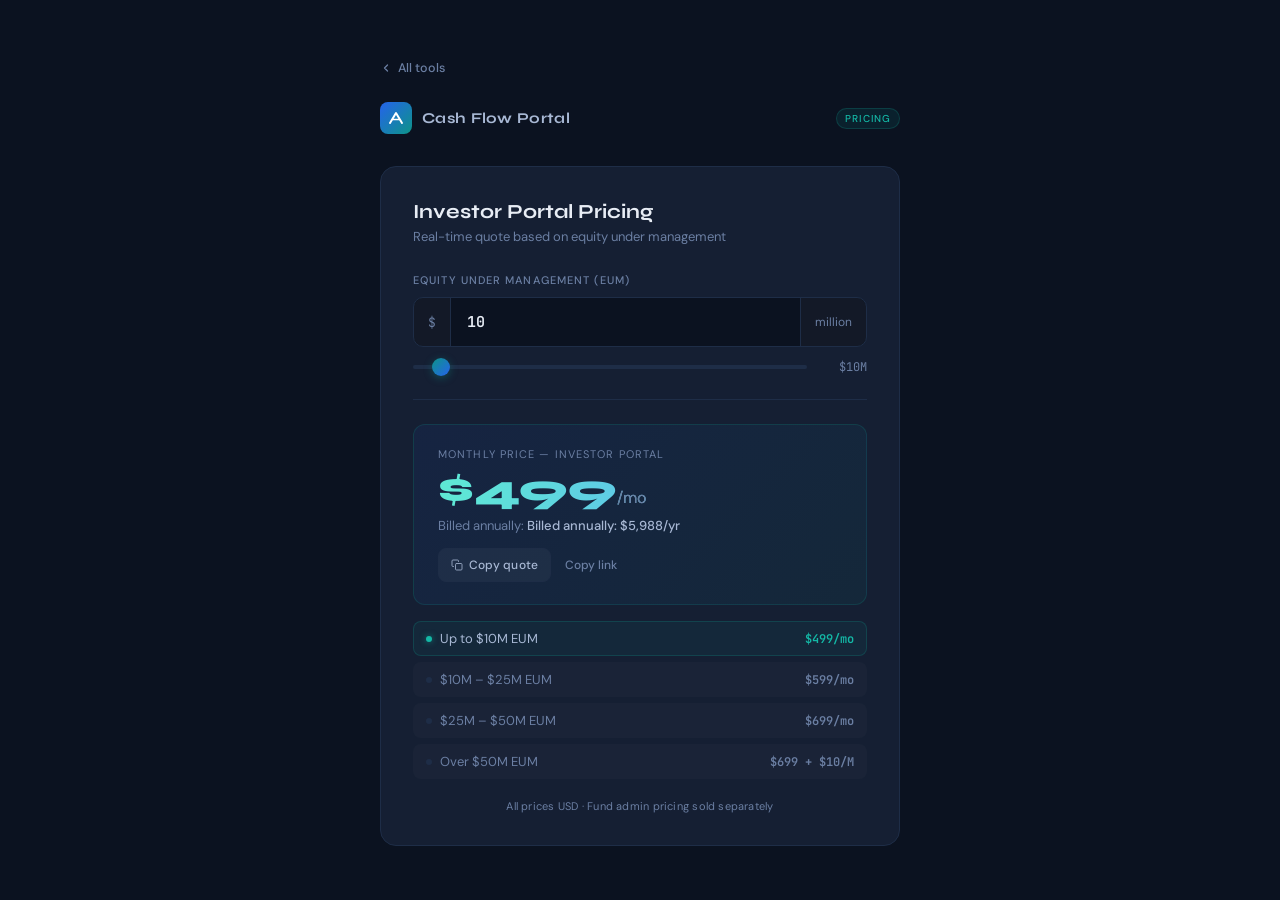
==== pricing.html @ aebb13c9 "Added launcher" ====
<!DOCTYPE html>
<html lang="en">
<head>
<meta charset="UTF-8">
<meta name="viewport" content="width=device-width, initial-scale=1.0">
<title>Investor Portal Pricing · Cash Flow Portal</title>
<meta name="description" content="Real-time pricing for Cash Flow Portal's Investor Portal based on equity under management.">
<link href="https://fonts.googleapis.com/css2?family=Syne:wght@400;600;700;800&family=JetBrains+Mono:wght@400;600&family=DM+Sans:wght@300;400;500&display=swap" rel="stylesheet">
<style>
  *, *::before, *::after { box-sizing: border-box; margin: 0; padding: 0; }

  :root {
    --navy: #0b1220;
    --navy-mid: #111b2e;
    --navy-card: #151f33;
    --navy-border: #1e2d47;
    --blue: #2563eb;
    --indigo: #4f46e5;
    --teal: #0d9488;
    --teal-light: #14b8a6;
    --text: #e8edf5;
    --muted: #6b7fa3;
    --soft: #a8b8d4;
  }

  body {
    background: var(--navy);
    color: var(--text);
    font-family: 'DM Sans', sans-serif;
    -webkit-font-smoothing: antialiased;
    min-height: 100vh;
    display: flex;
    align-items: center;
    justify-content: center;
    padding: 24px;
  }

  .wrap {
    width: 100%;
    max-width: 520px;
  }

  /* ---------- Top nav (back-link) ---------- */
  .topnav {
    display: flex;
    align-items: center;
    margin-bottom: 20px;
  }

  .back-link {
    display: inline-flex;
    align-items: center;
    gap: 6px;
    font-size: 12.5px;
    font-weight: 500;
    color: var(--muted);
    text-decoration: none;
    padding: 6px 10px 6px 6px;
    border-radius: 8px;
    margin-left: -6px;
    transition: color 0.15s, background 0.15s;
  }

  .back-link:hover {
    color: var(--soft);
    background: rgba(255,255,255,0.03);
  }

  .back-link svg { transition: transform 0.15s; }
  .back-link:hover svg { transform: translateX(-2px); }

  /* ---------- Brand row ---------- */
  .logo-row {
    display: flex;
    align-items: center;
    gap: 10px;
    margin-bottom: 32px;
  }

  .logo-mark {
    width: 32px;
    height: 32px;
    background: linear-gradient(135deg, var(--blue), var(--teal));
    border-radius: 8px;
    display: flex;
    align-items: center;
    justify-content: center;
  }

  .logo-mark svg { display: block; }

  .logo-text {
    font-family: 'Syne', sans-serif;
    font-weight: 700;
    font-size: 15px;
    letter-spacing: 0.02em;
    color: var(--soft);
  }

  .badge {
    margin-left: auto;
    font-size: 10px;
    font-weight: 500;
    letter-spacing: 0.08em;
    text-transform: uppercase;
    color: var(--teal-light);
    background: rgba(13,148,136,0.12);
    border: 1px solid rgba(13,148,136,0.25);
    padding: 3px 8px;
    border-radius: 20px;
  }

  .card {
    background: var(--navy-card);
    border: 1px solid var(--navy-border);
    border-radius: 16px;
    padding: 32px;
  }

  .card-title {
    font-family: 'Syne', sans-serif;
    font-size: 20px;
    font-weight: 700;
    color: var(--text);
    margin-bottom: 4px;
  }

  .card-sub {
    font-size: 13px;
    color: var(--muted);
    margin-bottom: 28px;
  }

  .input-group { margin-bottom: 24px; }

  .input-label {
    font-size: 11px;
    font-weight: 500;
    letter-spacing: 0.1em;
    text-transform: uppercase;
    color: var(--muted);
    margin-bottom: 10px;
    display: block;
  }

  .input-row {
    display: flex;
    gap: 0;
    background: var(--navy);
    border: 1px solid var(--navy-border);
    border-radius: 10px;
    overflow: hidden;
    transition: border-color 0.2s;
  }

  .input-row:focus-within {
    border-color: var(--teal);
    box-shadow: 0 0 0 3px rgba(13,148,136,0.12);
  }

  .input-prefix, .input-suffix {
    padding: 0 14px;
    background: rgba(255,255,255,0.03);
    display: flex;
    align-items: center;
    font-size: 12px;
    color: var(--muted);
    white-space: nowrap;
    user-select: none;
  }

  .input-prefix {
    border-right: 1px solid var(--navy-border);
    font-family: 'JetBrains Mono', monospace;
    font-size: 13px;
  }

  .input-suffix { border-left: 1px solid var(--navy-border); }

  input[type="number"] {
    width: 100%;
    background: transparent;
    border: none;
    outline: none;
    padding: 14px 16px;
    font-family: 'JetBrains Mono', monospace;
    font-size: 15px;
    font-weight: 600;
    color: var(--text);
    -moz-appearance: textfield;
  }

  input[type="number"]::-webkit-inner-spin-button,
  input[type="number"]::-webkit-outer-spin-button { -webkit-appearance: none; }

  .slider-row {
    margin-top: 12px;
    display: flex;
    align-items: center;
    gap: 10px;
  }

  input[type="range"] {
    -webkit-appearance: none;
    flex: 1;
    height: 4px;
    border-radius: 2px;
    background: var(--navy-border);
    outline: none;
    cursor: pointer;
  }

  input[type="range"]::-webkit-slider-thumb {
    -webkit-appearance: none;
    width: 18px;
    height: 18px;
    border-radius: 50%;
    background: linear-gradient(135deg, var(--teal), var(--blue));
    cursor: pointer;
    box-shadow: 0 2px 8px rgba(13,148,136,0.4);
    transition: transform 0.15s;
  }

  input[type="range"]::-webkit-slider-thumb:hover { transform: scale(1.2); }

  .slider-label {
    font-family: 'JetBrains Mono', monospace;
    font-size: 12px;
    color: var(--muted);
    min-width: 50px;
    text-align: right;
  }

  .divider {
    height: 1px;
    background: var(--navy-border);
    margin: 24px 0;
  }

  .result-block {
    background: linear-gradient(135deg, rgba(37,99,235,0.08), rgba(13,148,136,0.08));
    border: 1px solid rgba(13,148,136,0.2);
    border-radius: 12px;
    padding: 22px 24px;
    margin-bottom: 16px;
    position: relative;
  }

  .result-label {
    font-size: 11px;
    letter-spacing: 0.1em;
    text-transform: uppercase;
    color: var(--muted);
    margin-bottom: 8px;
  }

  .result-price {
    font-family: 'Syne', sans-serif;
    font-size: 42px;
    font-weight: 800;
    background: linear-gradient(90deg, #5eead4, #60a5fa);
    -webkit-background-clip: text;
    -webkit-text-fill-color: transparent;
    background-clip: text;
    line-height: 1;
    transition: all 0.2s;
  }

  .result-mo {
    font-family: 'DM Sans', sans-serif;
    font-size: 16px;
    font-weight: 400;
    color: var(--muted);
    -webkit-text-fill-color: var(--muted);
  }

  .result-annual {
    margin-top: 6px;
    font-size: 13px;
    color: var(--muted);
  }

  .result-annual span {
    color: var(--soft);
    font-weight: 500;
  }

  .copy-row {
    margin-top: 14px;
    display: flex;
    align-items: center;
    gap: 10px;
    flex-wrap: wrap;
  }

  .copy-btn {
    font-family: 'DM Sans', sans-serif;
    font-size: 12px;
    font-weight: 500;
    letter-spacing: 0.02em;
    color: var(--soft);
    background: rgba(255,255,255,0.04);
    border: 1px solid var(--navy-border);
    border-radius: 8px;
    padding: 8px 12px;
    cursor: pointer;
    transition: all 0.15s;
    display: inline-flex;
    align-items: center;
    gap: 6px;
    user-select: none;
  }

  .copy-btn:hover {
    background: rgba(13,148,136,0.10);
    border-color: rgba(13,148,136,0.35);
    color: var(--text);
  }

  .copy-btn:active { transform: translateY(1px); }

  .copy-btn.copied {
    background: rgba(13,148,136,0.15);
    border-color: var(--teal);
    color: var(--teal-light);
  }

  .copy-btn svg { display: block; opacity: 0.8; }

  .share-btn {
    font-family: 'DM Sans', sans-serif;
    font-size: 12px;
    font-weight: 500;
    color: var(--muted);
    background: transparent;
    border: none;
    cursor: pointer;
    padding: 8px 4px;
    transition: color 0.15s;
    user-select: none;
  }

  .share-btn:hover { color: var(--soft); }
  .share-btn.copied { color: var(--teal-light); }

  .tier-row {
    display: flex;
    flex-direction: column;
    gap: 6px;
  }

  .tier {
    display: flex;
    align-items: center;
    justify-content: space-between;
    padding: 8px 12px;
    border-radius: 8px;
    background: rgba(255,255,255,0.02);
    border: 1px solid transparent;
    transition: all 0.2s;
    font-size: 13px;
    gap: 8px;
  }

  .tier.active {
    background: rgba(13,148,136,0.08);
    border-color: rgba(13,148,136,0.25);
  }

  .tier-name {
    color: var(--muted);
    display: flex;
    align-items: center;
    gap: 8px;
  }

  .tier-dot {
    width: 6px;
    height: 6px;
    border-radius: 50%;
    background: var(--navy-border);
    transition: background 0.2s;
    flex-shrink: 0;
  }

  .tier.active .tier-dot {
    background: var(--teal-light);
    box-shadow: 0 0 6px rgba(20,184,166,0.6);
  }

  .tier.active .tier-name { color: var(--soft); }

  .tier-price {
    font-family: 'JetBrains Mono', monospace;
    font-size: 12px;
    color: var(--muted);
    font-weight: 600;
    text-align: right;
    white-space: nowrap;
  }

  .tier.active .tier-price { color: var(--teal-light); }

  .footnote {
    margin-top: 20px;
    font-size: 11px;
    color: var(--muted);
    text-align: center;
    letter-spacing: 0.02em;
  }

  /* ---------- Responsive ---------- */
  @media (max-width: 520px) {
    body { padding: 16px; }
    .card { padding: 24px 20px; }
    .result-price { font-size: 36px; }
    .logo-row { margin-bottom: 24px; }
  }
</style>
</head>
<body>
<div class="wrap">

  <nav class="topnav">
    <a class="back-link" href="./" aria-label="Back to all CFP Tools">
      <svg width="12" height="12" viewBox="0 0 24 24" fill="none" stroke="currentColor" stroke-width="2.5" stroke-linecap="round" stroke-linejoin="round" aria-hidden="true">
        <polyline points="15 18 9 12 15 6"></polyline>
      </svg>
      All tools
    </a>
  </nav>

  <div class="logo-row">
    <div class="logo-mark">
      <svg width="18" height="18" viewBox="0 0 18 18" fill="none">
        <path d="M3 14L9 4L15 14" stroke="white" stroke-width="2" stroke-linecap="round" stroke-linejoin="round"/>
        <path d="M5.5 10.5H12.5" stroke="white" stroke-width="1.5" stroke-linecap="round"/>
      </svg>
    </div>
    <span class="logo-text">Cash Flow Portal</span>
    <span class="badge">Pricing</span>
  </div>

  <div class="card">
    <div class="card-title">Investor Portal Pricing</div>
    <div class="card-sub">Real-time quote based on equity under management</div>

    <div class="input-group">
      <label class="input-label" for="eum-input">Equity Under Management (EUM)</label>
      <div class="input-row">
        <span class="input-prefix">$</span>
        <input type="number" id="eum-input" value="10" min="0" max="500" step="1" placeholder="0" oninput="cfpOnInput(this.value)" onchange="cfpOnInput(this.value)" />
        <span class="input-suffix">million</span>
      </div>
      <div class="slider-row">
        <input type="range" id="eum-slider" min="0" max="200" step="1" value="10" oninput="cfpOnSlider(this.value)" onchange="cfpOnSlider(this.value)" onmousemove="cfpOnSlider(this.value)" ontouchmove="cfpOnSlider(this.value)" aria-label="EUM slider" />
        <span class="slider-label" id="slider-display">$10M</span>
      </div>
    </div>

    <div class="divider"></div>

    <div class="result-block">
      <div class="result-label">Monthly Price — Investor Portal</div>
      <div class="result-price" id="result-price">$499<span class="result-mo">/mo</span></div>
      <div class="result-annual">Billed annually: <span id="result-annual">$5,988/yr</span></div>
      <div class="copy-row">
        <button type="button" class="copy-btn" id="copy-btn" onclick="cfpCopyQuote()" aria-label="Copy quote to clipboard">
          <svg width="12" height="12" viewBox="0 0 24 24" fill="none" stroke="currentColor" stroke-width="2" stroke-linecap="round" stroke-linejoin="round" aria-hidden="true"><rect x="9" y="9" width="13" height="13" rx="2" ry="2"></rect><path d="M5 15H4a2 2 0 0 1-2-2V4a2 2 0 0 1 2-2h9a2 2 0 0 1 2 2v1"></path></svg>
          <span id="copy-btn-label">Copy quote</span>
        </button>
        <button type="button" class="share-btn" id="share-btn" onclick="cfpCopyLink()" aria-label="Copy shareable link">
          <span id="share-btn-label">Copy link</span>
        </button>
      </div>
    </div>

    <div class="tier-row">
      <div class="tier active" id="tier-1">
        <span class="tier-name"><span class="tier-dot"></span>Up to $10M EUM</span>
        <span class="tier-price">$499/mo</span>
      </div>
      <div class="tier" id="tier-2">
        <span class="tier-name"><span class="tier-dot"></span>$10M – $25M EUM</span>
        <span class="tier-price">$599/mo</span>
      </div>
      <div class="tier" id="tier-3">
        <span class="tier-name"><span class="tier-dot"></span>$25M – $50M EUM</span>
        <span class="tier-price">$699/mo</span>
      </div>
      <div class="tier" id="tier-4">
        <span class="tier-name"><span class="tier-dot"></span>Over $50M EUM</span>
        <span class="tier-price" id="tier-4-price">$699 + $10/M</span>
      </div>
    </div>

    <div class="footnote">All prices USD · Fund admin pricing sold separately</div>
  </div>
</div>

<script>
  // Global functions - defined on window so inline handlers always find them
  // even when CRM injects HTML via innerHTML and strips addEventListener bindings

  window.cfpCalcPrice = function(eum) {
    if (eum <= 10) return 499;
    if (eum <= 25) return 599;
    if (eum <= 50) return 699;
    return 699 + Math.ceil(eum - 50) * 10;
  };

  window.cfpFmt = function(n) {
    return n.toLocaleString('en-US', { style: 'currency', currency: 'USD', maximumFractionDigits: 0 });
  };

  window.cfpCurrentEum = 10;

  window.cfpUpdate = function(eum) {
    eum = parseFloat(eum) || 0;
    window.cfpCurrentEum = eum;
    var price = window.cfpCalcPrice(eum);
    var annual = price * 12;
    var active = eum <= 10 ? 0 : eum <= 25 ? 1 : eum <= 50 ? 2 : 3;

    var rp = document.getElementById('result-price');
    var ra = document.getElementById('result-annual');
    var sd = document.getElementById('slider-display');
    var t4 = document.getElementById('tier-4-price');

    if (rp) rp.innerHTML = window.cfpFmt(price) + '<span class="result-mo">/mo</span>';
    if (ra) ra.innerHTML = 'Billed annually: <span>' + window.cfpFmt(annual) + '/yr</span>';
    if (sd) sd.textContent = '$' + eum + 'M';

    [1,2,3,4].forEach(function(i) {
      var t = document.getElementById('tier-' + i);
      if (t) t.classList.toggle('active', i - 1 === active);
    });

    if (t4) {
      t4.textContent = eum > 50
        ? '$699 + $' + (Math.ceil(eum - 50) * 10) + '/mo'
        : '$699 + $10/M';
    }

    try {
      if (window.history && window.history.replaceState && window.location) {
        window.history.replaceState(null, '', '#eum=' + eum);
      }
    } catch (e) { /* no-op */ }
  };

  window.cfpOnSlider = function(val) {
    var v = parseFloat(val) || 0;
    var inp = document.getElementById('eum-input');
    if (inp) inp.value = v;
    window.cfpUpdate(v);
  };

  window.cfpOnInput = function(val) {
    var v = Math.max(0, parseFloat(val) || 0);
    var slider = document.getElementById('eum-slider');
    if (slider) slider.value = Math.min(v, 200);
    window.cfpUpdate(v);
  };

  window.cfpQuoteText = function() {
    var eum = window.cfpCurrentEum || 0;
    var price = window.cfpCalcPrice(eum);
    var annual = price * 12;
    return 'Investor Portal: ' + window.cfpFmt(price) + '/mo ('
      + window.cfpFmt(annual) + '/yr) at $' + eum + 'M EUM';
  };

  window.cfpCopyText = function(text) {
    try {
      if (navigator.clipboard && navigator.clipboard.writeText) {
        return navigator.clipboard.writeText(text).then(function() { return true; }).catch(function() {
          return window.cfpCopyFallback(text);
        });
      }
    } catch (e) { /* fall through */ }
    return Promise.resolve(window.cfpCopyFallback(text));
  };

  window.cfpCopyFallback = function(text) {
    try {
      var ta = document.createElement('textarea');
      ta.value = text;
      ta.setAttribute('readonly', '');
      ta.style.position = 'absolute';
      ta.style.left = '-9999px';
      document.body.appendChild(ta);
      ta.select();
      var ok = document.execCommand('copy');
      document.body.removeChild(ta);
      return ok;
    } catch (e) { return false; }
  };

  window.cfpFlashButton = function(id, labelId, okText, origText) {
    var btn = document.getElementById(id);
    var lbl = document.getElementById(labelId);
    if (!btn || !lbl) return;
    btn.classList.add('copied');
    lbl.textContent = okText;
    setTimeout(function() {
      btn.classList.remove('copied');
      lbl.textContent = origText;
    }, 1400);
  };

  window.cfpCopyQuote = function() {
    var text = window.cfpQuoteText();
    Promise.resolve(window.cfpCopyText(text)).then(function(ok) {
      window.cfpFlashButton('copy-btn', 'copy-btn-label', ok ? 'Copied' : 'Copy failed', 'Copy quote');
    });
  };

  window.cfpCopyLink = function() {
    var href = (window.location && window.location.href) || '';
    if (href.indexOf('#') >= 0) href = href.split('#')[0];
    href = href + '#eum=' + (window.cfpCurrentEum || 0);
    Promise.resolve(window.cfpCopyText(href)).then(function(ok) {
      window.cfpFlashButton('share-btn', 'share-btn-label', ok ? 'Link copied' : 'Copy failed', 'Copy link');
    });
  };

  window.cfpReadHash = function() {
    try {
      var h = (window.location && window.location.hash) || '';
      var m = h.match(/eum=([0-9]+(?:\.[0-9]+)?)/i);
      if (m) {
        var v = parseFloat(m[1]);
        if (isFinite(v) && v >= 0) return v;
      }
    } catch (e) { /* no-op */ }
    return null;
  };

  function cfpBind() {
    var inp = document.getElementById('eum-input');
    var slider = document.getElementById('eum-slider');
    var copyBtn = document.getElementById('copy-btn');
    var shareBtn = document.getElementById('share-btn');

    if (inp) {
      inp.addEventListener('input', function() { window.cfpOnInput(this.value); });
      inp.addEventListener('change', function() { window.cfpOnInput(this.value); });
    }
    if (slider) {
      ['input','change','mousemove','touchmove'].forEach(function(ev) {
        slider.addEventListener(ev, function() { window.cfpOnSlider(this.value); });
      });
    }
    if (copyBtn) copyBtn.addEventListener('click', function() { window.cfpCopyQuote(); });
    if (shareBtn) shareBtn.addEventListener('click', function() { window.cfpCopyLink(); });

    var initial = window.cfpReadHash();
    if (initial !== null) {
      if (inp) inp.value = initial;
      if (slider) slider.value = Math.min(initial, 200);
      window.cfpUpdate(initial);
    } else {
      window.cfpUpdate(10);
    }
  }

  if (document.readyState === 'loading') {
    document.addEventListener('DOMContentLoaded', cfpBind);
  } else {
    cfpBind();
  }
</script>
</body>
</html>
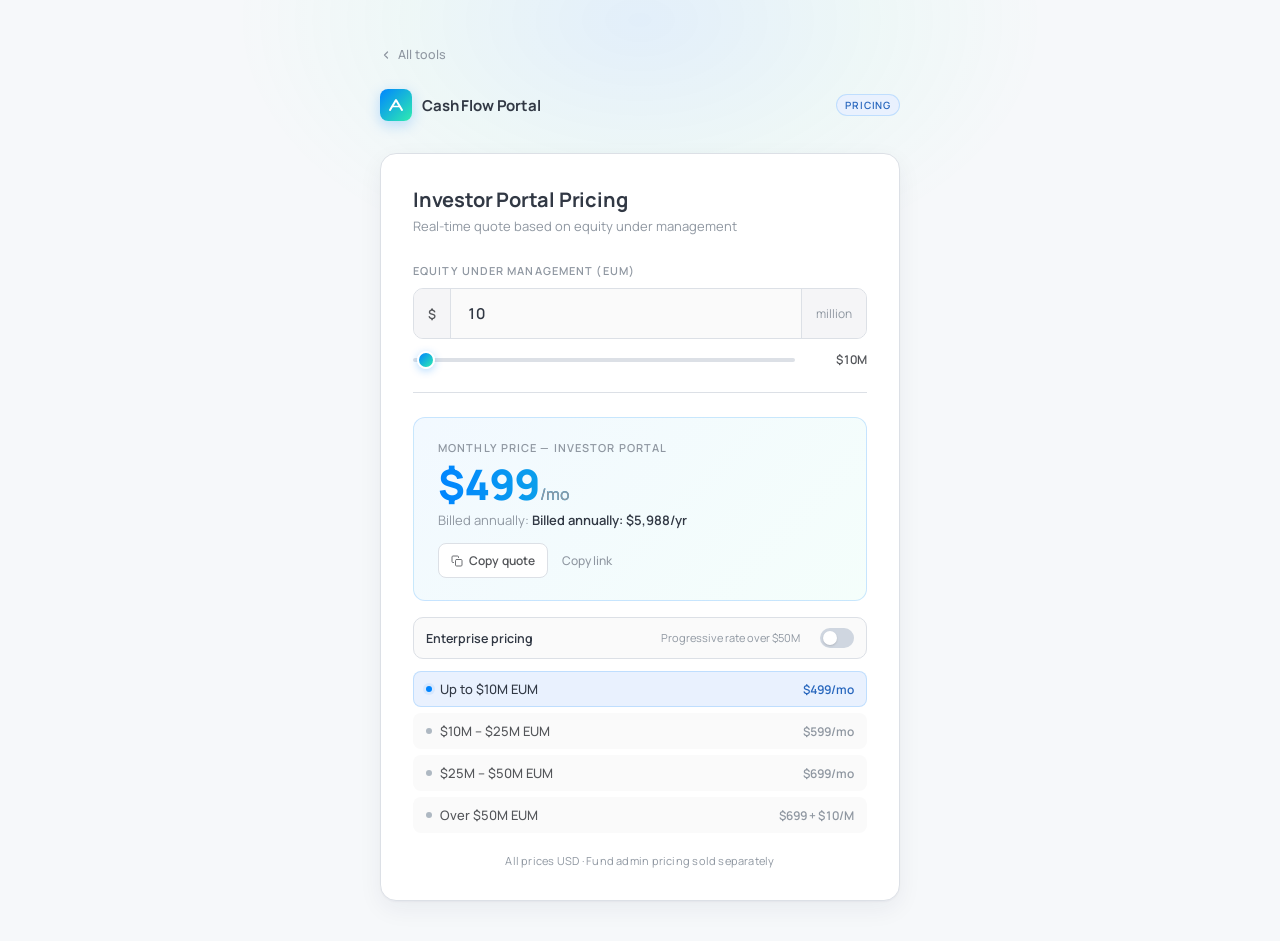
==== commit 774edbd6: "Made it better" ====
--- a/pricing.html
+++ b/pricing.html
@@ -5,37 +5,83 @@
 <meta name="viewport" content="width=device-width, initial-scale=1.0">
 <title>Investor Portal Pricing · Cash Flow Portal</title>
 <meta name="description" content="Real-time pricing for Cash Flow Portal's Investor Portal based on equity under management.">
-<link href="https://fonts.googleapis.com/css2?family=Syne:wght@400;600;700;800&family=JetBrains+Mono:wght@400;600&family=DM+Sans:wght@300;400;500&display=swap" rel="stylesheet">
+<link rel="preconnect" href="https://fonts.googleapis.com">
+<link rel="preconnect" href="https://fonts.gstatic.com" crossorigin>
+<link href="https://fonts.googleapis.com/css2?family=Manrope:wght@300;400;500;600;700;800&display=swap" rel="stylesheet">
 <style>
   *, *::before, *::after { box-sizing: border-box; margin: 0; padding: 0; }
 
   :root {
-    --navy: #0b1220;
-    --navy-mid: #111b2e;
-    --navy-card: #151f33;
-    --navy-border: #1e2d47;
-    --blue: #2563eb;
-    --indigo: #4f46e5;
-    --teal: #0d9488;
-    --teal-light: #14b8a6;
-    --text: #e8edf5;
-    --muted: #6b7fa3;
-    --soft: #a8b8d4;
-  }
+    /* Surfaces */
+    --bg:           #f6f8fa;   /* page background (whitesmoke-900) */
+    --bg-soft:      #eceef8;   /* ghostwhite — subtle ambient tint */
+    --card:         #ffffff;
+    --surface:      #fafafa;   /* input fills */
+    --surface-2:    #f5f5f7;
+
+    /* Lines */
+    --border:       #dce0e6;   /* gainsboro-200 */
+    --border-soft:  #e5e5e5;
+    --border-focus: #a0c0fb;   /* lightskyblue-100 */
+
+    /* Text */
+    --text:         #313844;   /* darkslategray — primary */
+    --text-2:       #54565a;   /* dimgray-300 */
+    --muted:        #8f97a1;   /* lightslategray */
+    --muted-soft:   #aeb8c2;   /* silver-200 */
+
+    /* Brand — from logo */
+    --blue:         #0085ff;   /* dodgerblue */
+    --blue-deep:    #2766bd;   /* cornflowerblue (hover) */
+    --blue-soft:    #e9f1fe;   /* aliceblue-200 */
+    --blue-tint:    rgba(0,133,255,0.08);
+    --blue-ring:    rgba(0,133,255,0.18);
+    --aqua:         #2fecaf;   /* aquamarine */
+    --aqua-soft:    #e8f8f1;   /* mintcream-200 */
+
+    /* Accent combos */
+    --grad:         linear-gradient(135deg, #0085ff 0%, #2fecaf 100%);
+    --grad-text:    linear-gradient(90deg, #0085ff 0%, #2fecaf 100%);
+
+    /* Shadow */
+    --shadow-sm:    0 1px 2px rgba(20, 35, 65, 0.04);
+    --shadow-md:    0 1px 2px rgba(20, 35, 65, 0.04), 0 8px 24px rgba(20, 35, 65, 0.06);
+  }
+
+  html, body { min-height: 100%; }
 
   body {
-    background: var(--navy);
+    background: var(--bg);
     color: var(--text);
-    font-family: 'DM Sans', sans-serif;
+    font-family: 'Manrope', -apple-system, BlinkMacSystemFont, 'Segoe UI', sans-serif;
+    font-feature-settings: 'ss01', 'cv11';
     -webkit-font-smoothing: antialiased;
     min-height: 100vh;
     display: flex;
     align-items: center;
     justify-content: center;
-    padding: 24px;
+    padding: 40px 24px;
+    position: relative;
+    overflow-x: hidden;
+  }
+
+  /* Soft ambient glow behind the card */
+  body::before {
+    content: '';
+    position: fixed;
+    top: -240px;
+    left: 50%;
+    transform: translateX(-50%);
+    width: 820px;
+    height: 520px;
+    background: radial-gradient(ellipse at center, rgba(0,133,255,0.08) 0%, rgba(47,236,175,0.04) 40%, transparent 70%);
+    pointer-events: none;
+    z-index: 0;
   }
 
   .wrap {
+    position: relative;
+    z-index: 1;
     width: 100%;
     max-width: 520px;
   }
@@ -62,8 +108,8 @@
   }
 
   .back-link:hover {
-    color: var(--soft);
-    background: rgba(255,255,255,0.03);
+    color: var(--blue-deep);
+    background: var(--blue-soft);
   }
 
   .back-link svg { transition: transform 0.15s; }
@@ -80,47 +126,50 @@
   .logo-mark {
     width: 32px;
     height: 32px;
-    background: linear-gradient(135deg, var(--blue), var(--teal));
+    background: var(--grad);
     border-radius: 8px;
     display: flex;
     align-items: center;
     justify-content: center;
+    box-shadow: 0 4px 14px rgba(0,133,255,0.25);
   }
 
   .logo-mark svg { display: block; }
 
   .logo-text {
-    font-family: 'Syne', sans-serif;
+    font-family: 'Manrope', sans-serif;
     font-weight: 700;
     font-size: 15px;
-    letter-spacing: 0.02em;
-    color: var(--soft);
+    letter-spacing: -0.01em;
+    color: var(--text);
   }
 
   .badge {
     margin-left: auto;
     font-size: 10px;
-    font-weight: 500;
+    font-weight: 600;
     letter-spacing: 0.08em;
     text-transform: uppercase;
-    color: var(--teal-light);
-    background: rgba(13,148,136,0.12);
-    border: 1px solid rgba(13,148,136,0.25);
+    color: var(--blue-deep);
+    background: var(--blue-soft);
+    border: 1px solid var(--blue-ring);
     padding: 3px 8px;
     border-radius: 20px;
   }
 
   .card {
-    background: var(--navy-card);
-    border: 1px solid var(--navy-border);
+    background: var(--card);
+    border: 1px solid var(--border);
     border-radius: 16px;
     padding: 32px;
+    box-shadow: var(--shadow-md);
   }
 
   .card-title {
-    font-family: 'Syne', sans-serif;
+    font-family: 'Manrope', sans-serif;
     font-size: 20px;
     font-weight: 700;
+    letter-spacing: -0.01em;
     color: var(--text);
     margin-bottom: 4px;
   }
@@ -135,7 +184,7 @@
 
   .input-label {
     font-size: 11px;
-    font-weight: 500;
+    font-weight: 600;
     letter-spacing: 0.1em;
     text-transform: uppercase;
     color: var(--muted);
@@ -146,21 +195,21 @@
   .input-row {
     display: flex;
     gap: 0;
-    background: var(--navy);
-    border: 1px solid var(--navy-border);
+    background: var(--surface);
+    border: 1px solid var(--border);
     border-radius: 10px;
     overflow: hidden;
-    transition: border-color 0.2s;
+    transition: border-color 0.15s, box-shadow 0.15s;
   }
 
   .input-row:focus-within {
-    border-color: var(--teal);
-    box-shadow: 0 0 0 3px rgba(13,148,136,0.12);
+    border-color: var(--blue);
+    box-shadow: 0 0 0 3px var(--blue-tint);
   }
 
   .input-prefix, .input-suffix {
     padding: 0 14px;
-    background: rgba(255,255,255,0.03);
+    background: var(--surface-2);
     display: flex;
     align-items: center;
     font-size: 12px;
@@ -170,12 +219,13 @@
   }
 
   .input-prefix {
-    border-right: 1px solid var(--navy-border);
-    font-family: 'JetBrains Mono', monospace;
+    border-right: 1px solid var(--border);
     font-size: 13px;
-  }
-
-  .input-suffix { border-left: 1px solid var(--navy-border); }
+    font-weight: 600;
+    color: var(--text-2);
+  }
+
+  .input-suffix { border-left: 1px solid var(--border); }
 
   input[type="number"] {
     width: 100%;
@@ -183,7 +233,9 @@
     border: none;
     outline: none;
     padding: 14px 16px;
-    font-family: 'JetBrains Mono', monospace;
+    font-family: 'Manrope', sans-serif;
+    font-feature-settings: 'tnum';
+    font-variant-numeric: tabular-nums;
     font-size: 15px;
     font-weight: 600;
     color: var(--text);
@@ -197,7 +249,7 @@
     margin-top: 12px;
     display: flex;
     align-items: center;
-    gap: 10px;
+    gap: 12px;
   }
 
   input[type="range"] {
@@ -205,7 +257,7 @@
     flex: 1;
     height: 4px;
     border-radius: 2px;
-    background: var(--navy-border);
+    background: var(--border);
     outline: none;
     cursor: pointer;
   }
@@ -215,31 +267,44 @@
     width: 18px;
     height: 18px;
     border-radius: 50%;
-    background: linear-gradient(135deg, var(--teal), var(--blue));
+    background: var(--grad);
     cursor: pointer;
-    box-shadow: 0 2px 8px rgba(13,148,136,0.4);
+    border: 2px solid #ffffff;
+    box-shadow: 0 2px 8px rgba(0,133,255,0.3);
     transition: transform 0.15s;
   }
 
-  input[type="range"]::-webkit-slider-thumb:hover { transform: scale(1.2); }
+  input[type="range"]::-moz-range-thumb {
+    width: 16px;
+    height: 16px;
+    border-radius: 50%;
+    background: var(--blue);
+    cursor: pointer;
+    border: 2px solid #ffffff;
+    box-shadow: 0 2px 8px rgba(0,133,255,0.3);
+  }
+
+  input[type="range"]::-webkit-slider-thumb:hover { transform: scale(1.15); }
 
   .slider-label {
-    font-family: 'JetBrains Mono', monospace;
+    font-family: 'Manrope', sans-serif;
+    font-variant-numeric: tabular-nums;
+    font-weight: 600;
     font-size: 12px;
-    color: var(--muted);
-    min-width: 50px;
+    color: var(--text-2);
+    min-width: 60px;
     text-align: right;
   }
 
   .divider {
     height: 1px;
-    background: var(--navy-border);
+    background: var(--border);
     margin: 24px 0;
   }
 
   .result-block {
-    background: linear-gradient(135deg, rgba(37,99,235,0.08), rgba(13,148,136,0.08));
-    border: 1px solid rgba(13,148,136,0.2);
+    background: linear-gradient(135deg, rgba(0,133,255,0.05) 0%, rgba(47,236,175,0.05) 100%);
+    border: 1px solid var(--blue-ring);
     border-radius: 12px;
     padding: 22px 24px;
     margin-bottom: 16px;
@@ -248,6 +313,7 @@
 
   .result-label {
     font-size: 11px;
+    font-weight: 600;
     letter-spacing: 0.1em;
     text-transform: uppercase;
     color: var(--muted);
@@ -255,10 +321,12 @@
   }
 
   .result-price {
-    font-family: 'Syne', sans-serif;
+    font-family: 'Manrope', sans-serif;
+    font-variant-numeric: tabular-nums;
     font-size: 42px;
     font-weight: 800;
-    background: linear-gradient(90deg, #5eead4, #60a5fa);
+    letter-spacing: -0.02em;
+    background: var(--grad-text);
     -webkit-background-clip: text;
     -webkit-text-fill-color: transparent;
     background-clip: text;
@@ -267,11 +335,12 @@
   }
 
   .result-mo {
-    font-family: 'DM Sans', sans-serif;
+    font-family: 'Manrope', sans-serif;
     font-size: 16px;
-    font-weight: 400;
+    font-weight: 500;
     color: var(--muted);
     -webkit-text-fill-color: var(--muted);
+    letter-spacing: 0;
   }
 
   .result-annual {
@@ -281,8 +350,8 @@
   }
 
   .result-annual span {
-    color: var(--soft);
-    font-weight: 500;
+    color: var(--text);
+    font-weight: 600;
   }
 
   .copy-row {
@@ -294,13 +363,13 @@
   }
 
   .copy-btn {
-    font-family: 'DM Sans', sans-serif;
+    font-family: 'Manrope', sans-serif;
     font-size: 12px;
-    font-weight: 500;
-    letter-spacing: 0.02em;
-    color: var(--soft);
-    background: rgba(255,255,255,0.04);
-    border: 1px solid var(--navy-border);
+    font-weight: 600;
+    letter-spacing: 0.01em;
+    color: var(--text-2);
+    background: #ffffff;
+    border: 1px solid var(--border);
     border-radius: 8px;
     padding: 8px 12px;
     cursor: pointer;
@@ -312,23 +381,23 @@
   }
 
   .copy-btn:hover {
-    background: rgba(13,148,136,0.10);
-    border-color: rgba(13,148,136,0.35);
-    color: var(--text);
+    background: var(--blue-soft);
+    border-color: var(--blue-ring);
+    color: var(--blue-deep);
   }
 
   .copy-btn:active { transform: translateY(1px); }
 
   .copy-btn.copied {
-    background: rgba(13,148,136,0.15);
-    border-color: var(--teal);
-    color: var(--teal-light);
-  }
-
-  .copy-btn svg { display: block; opacity: 0.8; }
+    background: var(--aqua-soft);
+    border-color: rgba(47,236,175,0.45);
+    color: #0b7a56;
+  }
+
+  .copy-btn svg { display: block; opacity: 0.85; }
 
   .share-btn {
-    font-family: 'DM Sans', sans-serif;
+    font-family: 'Manrope', sans-serif;
     font-size: 12px;
     font-weight: 500;
     color: var(--muted);
@@ -340,8 +409,92 @@
     user-select: none;
   }
 
-  .share-btn:hover { color: var(--soft); }
-  .share-btn.copied { color: var(--teal-light); }
+  .share-btn:hover { color: var(--blue-deep); }
+  .share-btn.copied { color: #0b7a56; }
+
+  /* ---------- Enterprise toggle ---------- */
+  .toggle-row {
+    display: flex;
+    align-items: center;
+    gap: 10px;
+    padding: 10px 12px;
+    background: var(--surface);
+    border: 1px solid var(--border);
+    border-radius: 10px;
+    margin-bottom: 12px;
+    transition: border-color 0.2s, background 0.2s;
+  }
+
+  .toggle-row.on {
+    background: var(--blue-soft);
+    border-color: var(--blue-ring);
+  }
+
+  .toggle-label {
+    font-size: 12.5px;
+    font-weight: 600;
+    color: var(--text);
+    line-height: 1.2;
+  }
+
+  .toggle-hint {
+    font-size: 11px;
+    color: var(--muted);
+    margin-left: auto;
+    margin-right: 10px;
+    line-height: 1.2;
+  }
+
+  .toggle {
+    position: relative;
+    display: inline-block;
+    width: 34px;
+    height: 20px;
+    flex-shrink: 0;
+  }
+
+  .toggle input {
+    opacity: 0;
+    width: 0;
+    height: 0;
+    position: absolute;
+  }
+
+  .toggle-slider {
+    position: absolute;
+    cursor: pointer;
+    inset: 0;
+    background: #cfd6e0;
+    border-radius: 20px;
+    transition: background 0.2s;
+  }
+
+  .toggle-slider::before {
+    content: '';
+    position: absolute;
+    height: 14px;
+    width: 14px;
+    left: 3px;
+    top: 3px;
+    background: #ffffff;
+    border-radius: 50%;
+    transition: transform 0.2s, background 0.2s;
+    box-shadow: 0 1px 2px rgba(0,0,0,0.15);
+  }
+
+  .toggle input:checked + .toggle-slider {
+    background: var(--blue);
+  }
+
+  .toggle input:checked + .toggle-slider::before {
+    transform: translateX(14px);
+  }
+
+  .toggle input:focus-visible + .toggle-slider {
+    box-shadow: 0 0 0 3px var(--blue-tint);
+  }
+
+  .tier[hidden] { display: none; }
 
   .tier-row {
     display: flex;
@@ -355,7 +508,7 @@
     justify-content: space-between;
     padding: 8px 12px;
     border-radius: 8px;
-    background: rgba(255,255,255,0.02);
+    background: var(--surface);
     border: 1px solid transparent;
     transition: all 0.2s;
     font-size: 13px;
@@ -363,35 +516,37 @@
   }
 
   .tier.active {
-    background: rgba(13,148,136,0.08);
-    border-color: rgba(13,148,136,0.25);
+    background: var(--blue-soft);
+    border-color: var(--blue-ring);
   }
 
   .tier-name {
-    color: var(--muted);
+    color: var(--text-2);
     display: flex;
     align-items: center;
     gap: 8px;
+    font-weight: 500;
   }
 
   .tier-dot {
     width: 6px;
     height: 6px;
     border-radius: 50%;
-    background: var(--navy-border);
+    background: var(--muted-soft);
     transition: background 0.2s;
     flex-shrink: 0;
   }
 
   .tier.active .tier-dot {
-    background: var(--teal-light);
-    box-shadow: 0 0 6px rgba(20,184,166,0.6);
-  }
-
-  .tier.active .tier-name { color: var(--soft); }
+    background: var(--blue);
+    box-shadow: 0 0 0 3px var(--blue-tint);
+  }
+
+  .tier.active .tier-name { color: var(--text); }
 
   .tier-price {
-    font-family: 'JetBrains Mono', monospace;
+    font-family: 'Manrope', sans-serif;
+    font-variant-numeric: tabular-nums;
     font-size: 12px;
     color: var(--muted);
     font-weight: 600;
@@ -399,7 +554,7 @@
     white-space: nowrap;
   }
 
-  .tier.active .tier-price { color: var(--teal-light); }
+  .tier.active .tier-price { color: var(--blue-deep); }
 
   .footnote {
     margin-top: 20px;
@@ -411,10 +566,11 @@
 
   /* ---------- Responsive ---------- */
   @media (max-width: 520px) {
-    body { padding: 16px; }
+    body { padding: 24px 16px; }
     .card { padding: 24px 20px; }
     .result-price { font-size: 36px; }
     .logo-row { margin-bottom: 24px; }
+    .slider-label { min-width: 56px; }
   }
 </style>
 </head>
@@ -449,11 +605,11 @@
       <label class="input-label" for="eum-input">Equity Under Management (EUM)</label>
       <div class="input-row">
         <span class="input-prefix">$</span>
-        <input type="number" id="eum-input" value="10" min="0" max="500" step="1" placeholder="0" oninput="cfpOnInput(this.value)" onchange="cfpOnInput(this.value)" />
+        <input type="number" id="eum-input" value="10" min="0" max="1000" step="1" placeholder="0" oninput="cfpOnInput(this.value)" onchange="cfpOnInput(this.value)" />
         <span class="input-suffix">million</span>
       </div>
       <div class="slider-row">
-        <input type="range" id="eum-slider" min="0" max="200" step="1" value="10" oninput="cfpOnSlider(this.value)" onchange="cfpOnSlider(this.value)" onmousemove="cfpOnSlider(this.value)" ontouchmove="cfpOnSlider(this.value)" aria-label="EUM slider" />
+        <input type="range" id="eum-slider" min="0" max="1000" step="1" value="10" oninput="cfpOnSlider(this.value)" onchange="cfpOnSlider(this.value)" onmousemove="cfpOnSlider(this.value)" ontouchmove="cfpOnSlider(this.value)" aria-label="EUM slider" />
         <span class="slider-label" id="slider-display">$10M</span>
       </div>
     </div>
@@ -475,6 +631,17 @@
       </div>
     </div>
 
+    <div class="toggle-row" id="toggle-row">
+      <div>
+        <div class="toggle-label">Enterprise pricing</div>
+      </div>
+      <span class="toggle-hint">Progressive rate over $50M</span>
+      <label class="toggle" aria-label="Enable enterprise pricing">
+        <input type="checkbox" id="adv-toggle" onchange="cfpOnToggle(this.checked)" />
+        <span class="toggle-slider"></span>
+      </label>
+    </div>
+
     <div class="tier-row">
       <div class="tier active" id="tier-1">
         <span class="tier-name"><span class="tier-dot"></span>Up to $10M EUM</span>
@@ -488,9 +655,23 @@
         <span class="tier-name"><span class="tier-dot"></span>$25M – $50M EUM</span>
         <span class="tier-price">$699/mo</span>
       </div>
-      <div class="tier" id="tier-4">
+      <!-- Flat mode (default): single overage row -->
+      <div class="tier" id="tier-4-flat">
         <span class="tier-name"><span class="tier-dot"></span>Over $50M EUM</span>
-        <span class="tier-price" id="tier-4-price">$699 + $10/M</span>
+        <span class="tier-price" id="tier-4-flat-price">$699 + $10/M</span>
+      </div>
+      <!-- Enterprise mode: three progressive bands (hidden by default) -->
+      <div class="tier" id="tier-4a" hidden>
+        <span class="tier-name"><span class="tier-dot"></span>$50M – $100M EUM</span>
+        <span class="tier-price">+ $10/M</span>
+      </div>
+      <div class="tier" id="tier-4b" hidden>
+        <span class="tier-name"><span class="tier-dot"></span>$100M – $150M EUM</span>
+        <span class="tier-price">+ $8/M</span>
+      </div>
+      <div class="tier" id="tier-4c" hidden>
+        <span class="tier-name"><span class="tier-dot"></span>Over $150M EUM</span>
+        <span class="tier-price">+ $6/M</span>
       </div>
     </div>
 
@@ -502,51 +683,109 @@
   // Global functions - defined on window so inline handlers always find them
   // even when CRM injects HTML via innerHTML and strips addEventListener bindings
 
-  window.cfpCalcPrice = function(eum) {
+  // Price calculator. `adv` enables progressive enterprise bands above $50M.
+  // Flat:        $10/MM for all overage
+  // Progressive: $10/MM in $50M-$100M, $8/MM in $100M-$150M, $6/MM above $150M
+  window.cfpCalcPrice = function(eum, adv) {
     if (eum <= 10) return 499;
     if (eum <= 25) return 599;
     if (eum <= 50) return 699;
-    return 699 + Math.ceil(eum - 50) * 10;
+    var overage = Math.ceil(eum - 50); // full MM over $50M, rounded up
+    if (!adv) return 699 + overage * 10;
+    var charge = 0;
+    var band1 = Math.min(overage, 50);       // $50M-$100M at $10/MM
+    charge += band1 * 10;
+    var rem = overage - band1;
+    var band2 = Math.min(rem, 50);            // $100M-$150M at $8/MM
+    charge += band2 * 8;
+    rem -= band2;
+    charge += rem * 6;                         // above $150M at $6/MM
+    return 699 + charge;
   };
 
   window.cfpFmt = function(n) {
     return n.toLocaleString('en-US', { style: 'currency', currency: 'USD', maximumFractionDigits: 0 });
   };
 
+  // Short EUM label: '$25M', '$999M', '$1B', '$1.25B'
+  window.cfpFmtEum = function(eum) {
+    if (eum >= 1000) {
+      var b = eum / 1000;
+      return '$' + (b % 1 === 0 ? b.toFixed(0) : b.toFixed(2).replace(/\.?0+$/, '')) + 'B';
+    }
+    return '$' + eum + 'M';
+  };
+
   window.cfpCurrentEum = 10;
+  window.cfpAdvMode = false;
+
+  // Helper: set active class on a tier by id, safely
+  window.cfpSetActive = function(id, on) {
+    var el = document.getElementById(id);
+    if (el) el.classList.toggle('active', !!on);
+  };
+
+  // Helper: show/hide a tier by id
+  window.cfpShow = function(id, show) {
+    var el = document.getElementById(id);
+    if (el) el.hidden = !show;
+  };
 
   window.cfpUpdate = function(eum) {
     eum = parseFloat(eum) || 0;
     window.cfpCurrentEum = eum;
-    var price = window.cfpCalcPrice(eum);
+    var adv = !!window.cfpAdvMode;
+    var price = window.cfpCalcPrice(eum, adv);
     var annual = price * 12;
-    var active = eum <= 10 ? 0 : eum <= 25 ? 1 : eum <= 50 ? 2 : 3;
 
     var rp = document.getElementById('result-price');
     var ra = document.getElementById('result-annual');
     var sd = document.getElementById('slider-display');
-    var t4 = document.getElementById('tier-4-price');
+    var t4f = document.getElementById('tier-4-flat-price');
+    var toggleRow = document.getElementById('toggle-row');
 
     if (rp) rp.innerHTML = window.cfpFmt(price) + '<span class="result-mo">/mo</span>';
     if (ra) ra.innerHTML = 'Billed annually: <span>' + window.cfpFmt(annual) + '/yr</span>';
-    if (sd) sd.textContent = '$' + eum + 'M';
-
-    [1,2,3,4].forEach(function(i) {
-      var t = document.getElementById('tier-' + i);
-      if (t) t.classList.toggle('active', i - 1 === active);
-    });
-
-    if (t4) {
-      t4.textContent = eum > 50
-        ? '$699 + $' + (Math.ceil(eum - 50) * 10) + '/mo'
-        : '$699 + $10/M';
+    if (sd) sd.textContent = window.cfpFmtEum(eum);
+    if (toggleRow) toggleRow.classList.toggle('on', adv);
+
+    // Active states on the fixed tiers 1-3
+    window.cfpSetActive('tier-1', eum <= 10);
+    window.cfpSetActive('tier-2', eum > 10 && eum <= 25);
+    window.cfpSetActive('tier-3', eum > 25 && eum <= 50);
+
+    // Show/hide + active state for the overage tiers depending on mode
+    window.cfpShow('tier-4-flat', !adv);
+    window.cfpShow('tier-4a', adv);
+    window.cfpShow('tier-4b', adv);
+    window.cfpShow('tier-4c', adv);
+
+    if (!adv) {
+      window.cfpSetActive('tier-4-flat', eum > 50);
+      if (t4f) {
+        t4f.textContent = eum > 50
+          ? '$699 + $' + (Math.ceil(eum - 50) * 10) + '/mo'
+          : '$699 + $10/M';
+      }
+    } else {
+      // Highlight the band containing the current marginal rate
+      window.cfpSetActive('tier-4a', eum > 50 && eum <= 100);
+      window.cfpSetActive('tier-4b', eum > 100 && eum <= 150);
+      window.cfpSetActive('tier-4c', eum > 150);
     }
 
+    // Sync state to URL hash so the link is shareable
     try {
       if (window.history && window.history.replaceState && window.location) {
-        window.history.replaceState(null, '', '#eum=' + eum);
+        var hash = '#eum=' + eum + (adv ? '&adv=1' : '');
+        window.history.replaceState(null, '', hash);
       }
     } catch (e) { /* no-op */ }
+  };
+
+  window.cfpOnToggle = function(checked) {
+    window.cfpAdvMode = !!checked;
+    window.cfpUpdate(window.cfpCurrentEum);
   };
 
   window.cfpOnSlider = function(val) {
@@ -559,16 +798,18 @@
   window.cfpOnInput = function(val) {
     var v = Math.max(0, parseFloat(val) || 0);
     var slider = document.getElementById('eum-slider');
-    if (slider) slider.value = Math.min(v, 200);
+    if (slider) slider.value = Math.min(v, 1000);
     window.cfpUpdate(v);
   };
 
   window.cfpQuoteText = function() {
     var eum = window.cfpCurrentEum || 0;
-    var price = window.cfpCalcPrice(eum);
+    var adv = !!window.cfpAdvMode;
+    var price = window.cfpCalcPrice(eum, adv);
     var annual = price * 12;
+    var suffix = adv ? ' (enterprise pricing)' : '';
     return 'Investor Portal: ' + window.cfpFmt(price) + '/mo ('
-      + window.cfpFmt(annual) + '/yr) at $' + eum + 'M EUM';
+      + window.cfpFmt(annual) + '/yr) at $' + eum + 'M EUM' + suffix;
   };
 
   window.cfpCopyText = function(text) {
@@ -619,22 +860,25 @@
   window.cfpCopyLink = function() {
     var href = (window.location && window.location.href) || '';
     if (href.indexOf('#') >= 0) href = href.split('#')[0];
-    href = href + '#eum=' + (window.cfpCurrentEum || 0);
+    href = href + '#eum=' + (window.cfpCurrentEum || 0) + (window.cfpAdvMode ? '&adv=1' : '');
     Promise.resolve(window.cfpCopyText(href)).then(function(ok) {
       window.cfpFlashButton('share-btn', 'share-btn-label', ok ? 'Link copied' : 'Copy failed', 'Copy link');
     });
   };
 
+  // Returns { eum: number|null, adv: boolean } from the URL hash.
   window.cfpReadHash = function() {
+    var result = { eum: null, adv: false };
     try {
       var h = (window.location && window.location.hash) || '';
       var m = h.match(/eum=([0-9]+(?:\.[0-9]+)?)/i);
       if (m) {
         var v = parseFloat(m[1]);
-        if (isFinite(v) && v >= 0) return v;
+        if (isFinite(v) && v >= 0) result.eum = v;
       }
+      if (/(?:^|[#&?])adv=1\b/i.test(h)) result.adv = true;
     } catch (e) { /* no-op */ }
-    return null;
+    return result;
   };
 
   function cfpBind() {
@@ -642,6 +886,7 @@
     var slider = document.getElementById('eum-slider');
     var copyBtn = document.getElementById('copy-btn');
     var shareBtn = document.getElementById('share-btn');
+    var advToggle = document.getElementById('adv-toggle');
 
     if (inp) {
       inp.addEventListener('input', function() { window.cfpOnInput(this.value); });
@@ -654,15 +899,16 @@
     }
     if (copyBtn) copyBtn.addEventListener('click', function() { window.cfpCopyQuote(); });
     if (shareBtn) shareBtn.addEventListener('click', function() { window.cfpCopyLink(); });
+    if (advToggle) advToggle.addEventListener('change', function() { window.cfpOnToggle(this.checked); });
 
     var initial = window.cfpReadHash();
-    if (initial !== null) {
-      if (inp) inp.value = initial;
-      if (slider) slider.value = Math.min(initial, 200);
-      window.cfpUpdate(initial);
-    } else {
-      window.cfpUpdate(10);
-    }
+    window.cfpAdvMode = !!initial.adv;
+    if (advToggle) advToggle.checked = window.cfpAdvMode;
+
+    var eum = initial.eum !== null ? initial.eum : 10;
+    if (inp) inp.value = eum;
+    if (slider) slider.value = Math.min(eum, 1000);
+    window.cfpUpdate(eum);
   }
 
   if (document.readyState === 'loading') {
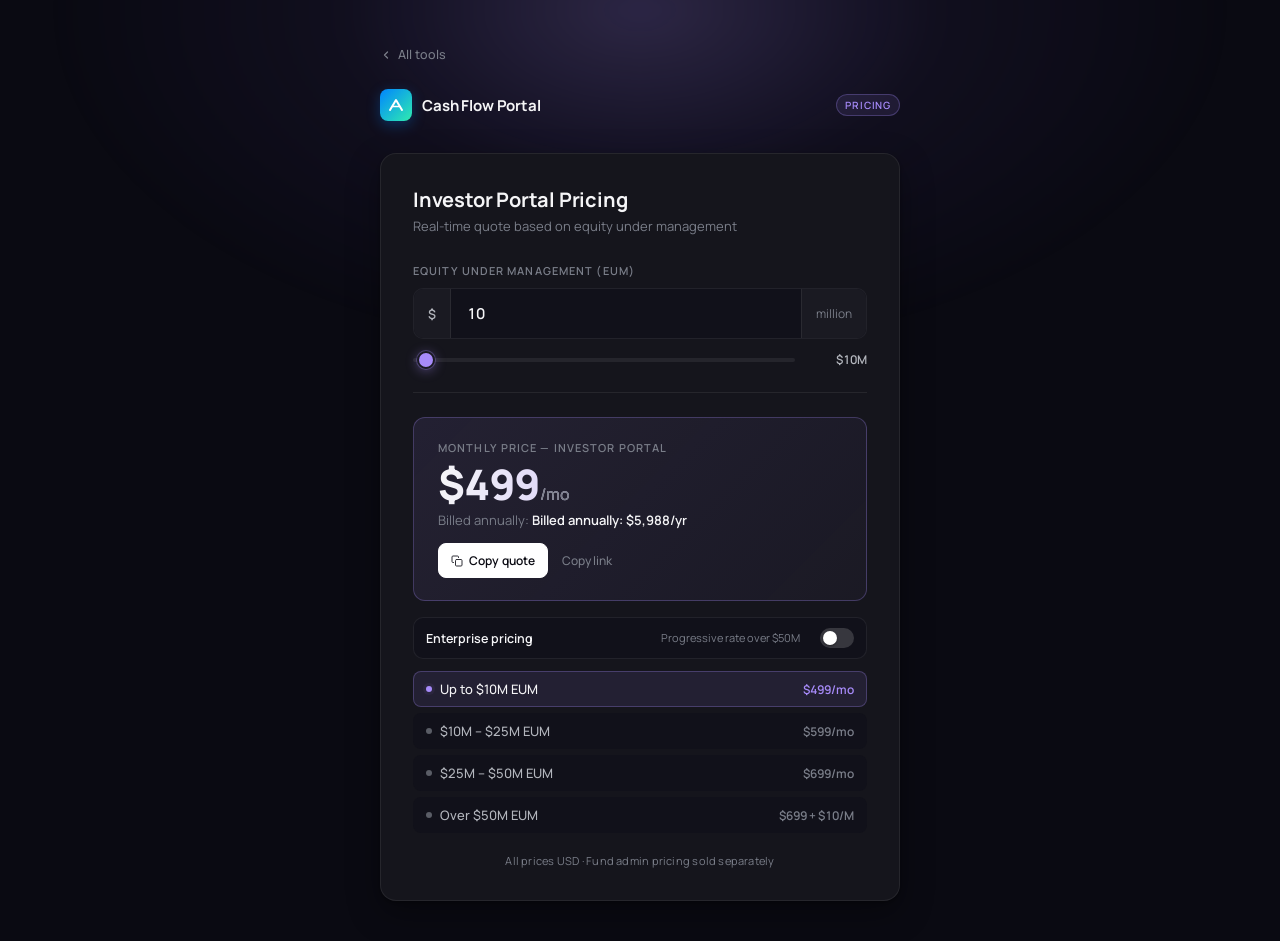
==== commit e2084560: "Reskin to dark Squaredocs aesthetic + add docs shell to launcher - Repalette index.html, pricing.htm" ====
--- a/pricing.html
+++ b/pricing.html
@@ -13,39 +13,44 @@
 
   :root {
     /* Surfaces */
-    --bg:           #f6f8fa;   /* page background (whitesmoke-900) */
-    --bg-soft:      #eceef8;   /* ghostwhite — subtle ambient tint */
-    --card:         #ffffff;
-    --surface:      #fafafa;   /* input fills */
-    --surface-2:    #f5f5f7;
+    --bg:           #0a0a12;
+    --bg-soft:      #11111a;
+    --card:         #15151c;
+    --surface:      #11111a;
+    --surface-2:    #1a1a22;
 
     /* Lines */
-    --border:       #dce0e6;   /* gainsboro-200 */
-    --border-soft:  #e5e5e5;
-    --border-focus: #a0c0fb;   /* lightskyblue-100 */
+    --border:       rgba(255,255,255,0.07);
+    --border-soft:  rgba(255,255,255,0.04);
+    --border-focus: rgba(167,139,250,0.45);
 
     /* Text */
-    --text:         #313844;   /* darkslategray — primary */
-    --text-2:       #54565a;   /* dimgray-300 */
-    --muted:        #8f97a1;   /* lightslategray */
-    --muted-soft:   #aeb8c2;   /* silver-200 */
-
-    /* Brand — from logo */
-    --blue:         #0085ff;   /* dodgerblue */
-    --blue-deep:    #2766bd;   /* cornflowerblue (hover) */
-    --blue-soft:    #e9f1fe;   /* aliceblue-200 */
-    --blue-tint:    rgba(0,133,255,0.08);
-    --blue-ring:    rgba(0,133,255,0.18);
-    --aqua:         #2fecaf;   /* aquamarine */
-    --aqua-soft:    #e8f8f1;   /* mintcream-200 */
-
-    /* Accent combos */
-    --grad:         linear-gradient(135deg, #0085ff 0%, #2fecaf 100%);
-    --grad-text:    linear-gradient(90deg, #0085ff 0%, #2fecaf 100%);
+    --text:         #f5f5f7;
+    --text-2:       #b3b6bd;
+    --muted:        #7a7e89;
+    --muted-soft:   #5a5d66;
+
+    /* Accent — Squaredocs violet */
+    --accent:       #a78bfa;
+    --accent-hover: #b9a3fb;
+    --accent-soft:  rgba(167,139,250,0.10);
+    --accent-tint:  rgba(167,139,250,0.06);
+    --accent-ring:  rgba(167,139,250,0.28);
+
+    /* Success / "copied" — green that reads on dark */
+    --good:         #6ee7b7;
+    --good-soft:    rgba(110,231,183,0.12);
+    --good-ring:    rgba(110,231,183,0.32);
+
+    /* Brand — reserved for the CFP logo mark */
+    --brand-grad:   linear-gradient(135deg, #0085ff 0%, #2fecaf 100%);
+
+    /* Gradients (UI) */
+    --grad-text:    linear-gradient(90deg, #f5f5f7 0%, #a78bfa 100%);
 
     /* Shadow */
-    --shadow-sm:    0 1px 2px rgba(20, 35, 65, 0.04);
-    --shadow-md:    0 1px 2px rgba(20, 35, 65, 0.04), 0 8px 24px rgba(20, 35, 65, 0.06);
+    --shadow-sm:    0 1px 2px rgba(0,0,0,0.35);
+    --shadow-md:    0 2px 4px rgba(0,0,0,0.3), 0 12px 32px rgba(0,0,0,0.35);
   }
 
   html, body { min-height: 100%; }
@@ -65,18 +70,19 @@
     overflow-x: hidden;
   }
 
-  /* Soft ambient glow behind the card */
+  /* Top-edge violet halo */
   body::before {
     content: '';
     position: fixed;
-    top: -240px;
+    top: -340px;
     left: 50%;
     transform: translateX(-50%);
-    width: 820px;
-    height: 520px;
-    background: radial-gradient(ellipse at center, rgba(0,133,255,0.08) 0%, rgba(47,236,175,0.04) 40%, transparent 70%);
+    width: 1200px;
+    height: 700px;
+    background: radial-gradient(ellipse at center, rgba(167,139,250,0.22) 0%, rgba(99,72,180,0.08) 35%, transparent 70%);
     pointer-events: none;
     z-index: 0;
+    filter: blur(8px);
   }
 
   .wrap {
@@ -108,8 +114,8 @@
   }
 
   .back-link:hover {
-    color: var(--blue-deep);
-    background: var(--blue-soft);
+    color: var(--accent);
+    background: var(--accent-soft);
   }
 
   .back-link svg { transition: transform 0.15s; }
@@ -126,12 +132,12 @@
   .logo-mark {
     width: 32px;
     height: 32px;
-    background: var(--grad);
+    background: var(--brand-grad);
     border-radius: 8px;
     display: flex;
     align-items: center;
     justify-content: center;
-    box-shadow: 0 4px 14px rgba(0,133,255,0.25);
+    box-shadow: 0 4px 14px rgba(0,133,255,0.3);
   }
 
   .logo-mark svg { display: block; }
@@ -150,9 +156,9 @@
     font-weight: 600;
     letter-spacing: 0.08em;
     text-transform: uppercase;
-    color: var(--blue-deep);
-    background: var(--blue-soft);
-    border: 1px solid var(--blue-ring);
+    color: var(--accent);
+    background: var(--accent-soft);
+    border: 1px solid var(--accent-ring);
     padding: 3px 8px;
     border-radius: 20px;
   }
@@ -203,8 +209,8 @@
   }
 
   .input-row:focus-within {
-    border-color: var(--blue);
-    box-shadow: 0 0 0 3px var(--blue-tint);
+    border-color: var(--accent);
+    box-shadow: 0 0 0 3px var(--accent-tint);
   }
 
   .input-prefix, .input-suffix {
@@ -267,10 +273,10 @@
     width: 18px;
     height: 18px;
     border-radius: 50%;
-    background: var(--grad);
+    background: var(--accent);
     cursor: pointer;
-    border: 2px solid #ffffff;
-    box-shadow: 0 2px 8px rgba(0,133,255,0.3);
+    border: 2px solid #1a1a22;
+    box-shadow: 0 0 0 1px var(--accent-ring), 0 2px 12px rgba(167,139,250,0.4);
     transition: transform 0.15s;
   }
 
@@ -278,10 +284,10 @@
     width: 16px;
     height: 16px;
     border-radius: 50%;
-    background: var(--blue);
+    background: var(--accent);
     cursor: pointer;
-    border: 2px solid #ffffff;
-    box-shadow: 0 2px 8px rgba(0,133,255,0.3);
+    border: 2px solid #1a1a22;
+    box-shadow: 0 0 0 1px var(--accent-ring), 0 2px 12px rgba(167,139,250,0.4);
   }
 
   input[type="range"]::-webkit-slider-thumb:hover { transform: scale(1.15); }
@@ -303,8 +309,8 @@
   }
 
   .result-block {
-    background: linear-gradient(135deg, rgba(0,133,255,0.05) 0%, rgba(47,236,175,0.05) 100%);
-    border: 1px solid var(--blue-ring);
+    background: linear-gradient(135deg, rgba(167,139,250,0.10) 0%, rgba(167,139,250,0.04) 100%);
+    border: 1px solid var(--accent-ring);
     border-radius: 12px;
     padding: 22px 24px;
     margin-bottom: 16px;
@@ -367,9 +373,9 @@
     font-size: 12px;
     font-weight: 600;
     letter-spacing: 0.01em;
-    color: var(--text-2);
+    color: var(--text);
     background: #ffffff;
-    border: 1px solid var(--border);
+    border: 1px solid #ffffff;
     border-radius: 8px;
     padding: 8px 12px;
     cursor: pointer;
@@ -380,18 +386,19 @@
     user-select: none;
   }
 
+  .copy-btn { color: #0a0a12; }
+
   .copy-btn:hover {
-    background: var(--blue-soft);
-    border-color: var(--blue-ring);
-    color: var(--blue-deep);
+    background: #ececf0;
+    border-color: #ececf0;
   }
 
   .copy-btn:active { transform: translateY(1px); }
 
   .copy-btn.copied {
-    background: var(--aqua-soft);
-    border-color: rgba(47,236,175,0.45);
-    color: #0b7a56;
+    background: var(--good-soft);
+    border-color: var(--good-ring);
+    color: var(--good);
   }
 
   .copy-btn svg { display: block; opacity: 0.85; }
@@ -409,8 +416,8 @@
     user-select: none;
   }
 
-  .share-btn:hover { color: var(--blue-deep); }
-  .share-btn.copied { color: #0b7a56; }
+  .share-btn:hover { color: var(--accent); }
+  .share-btn.copied { color: var(--good); }
 
   /* ---------- Enterprise toggle ---------- */
   .toggle-row {
@@ -426,8 +433,8 @@
   }
 
   .toggle-row.on {
-    background: var(--blue-soft);
-    border-color: var(--blue-ring);
+    background: var(--accent-soft);
+    border-color: var(--accent-ring);
   }
 
   .toggle-label {
@@ -464,7 +471,7 @@
     position: absolute;
     cursor: pointer;
     inset: 0;
-    background: #cfd6e0;
+    background: rgba(255,255,255,0.16);
     border-radius: 20px;
     transition: background 0.2s;
   }
@@ -479,11 +486,11 @@
     background: #ffffff;
     border-radius: 50%;
     transition: transform 0.2s, background 0.2s;
-    box-shadow: 0 1px 2px rgba(0,0,0,0.15);
+    box-shadow: 0 1px 2px rgba(0,0,0,0.4);
   }
 
   .toggle input:checked + .toggle-slider {
-    background: var(--blue);
+    background: var(--accent);
   }
 
   .toggle input:checked + .toggle-slider::before {
@@ -491,7 +498,7 @@
   }
 
   .toggle input:focus-visible + .toggle-slider {
-    box-shadow: 0 0 0 3px var(--blue-tint);
+    box-shadow: 0 0 0 3px var(--accent-tint);
   }
 
   .tier[hidden] { display: none; }
@@ -516,8 +523,8 @@
   }
 
   .tier.active {
-    background: var(--blue-soft);
-    border-color: var(--blue-ring);
+    background: var(--accent-soft);
+    border-color: var(--accent-ring);
   }
 
   .tier-name {
@@ -538,8 +545,8 @@
   }
 
   .tier.active .tier-dot {
-    background: var(--blue);
-    box-shadow: 0 0 0 3px var(--blue-tint);
+    background: var(--accent);
+    box-shadow: 0 0 0 3px var(--accent-tint);
   }
 
   .tier.active .tier-name { color: var(--text); }
@@ -554,7 +561,7 @@
     white-space: nowrap;
   }
 
-  .tier.active .tier-price { color: var(--blue-deep); }
+  .tier.active .tier-price { color: var(--accent); }
 
   .footnote {
     margin-top: 20px;
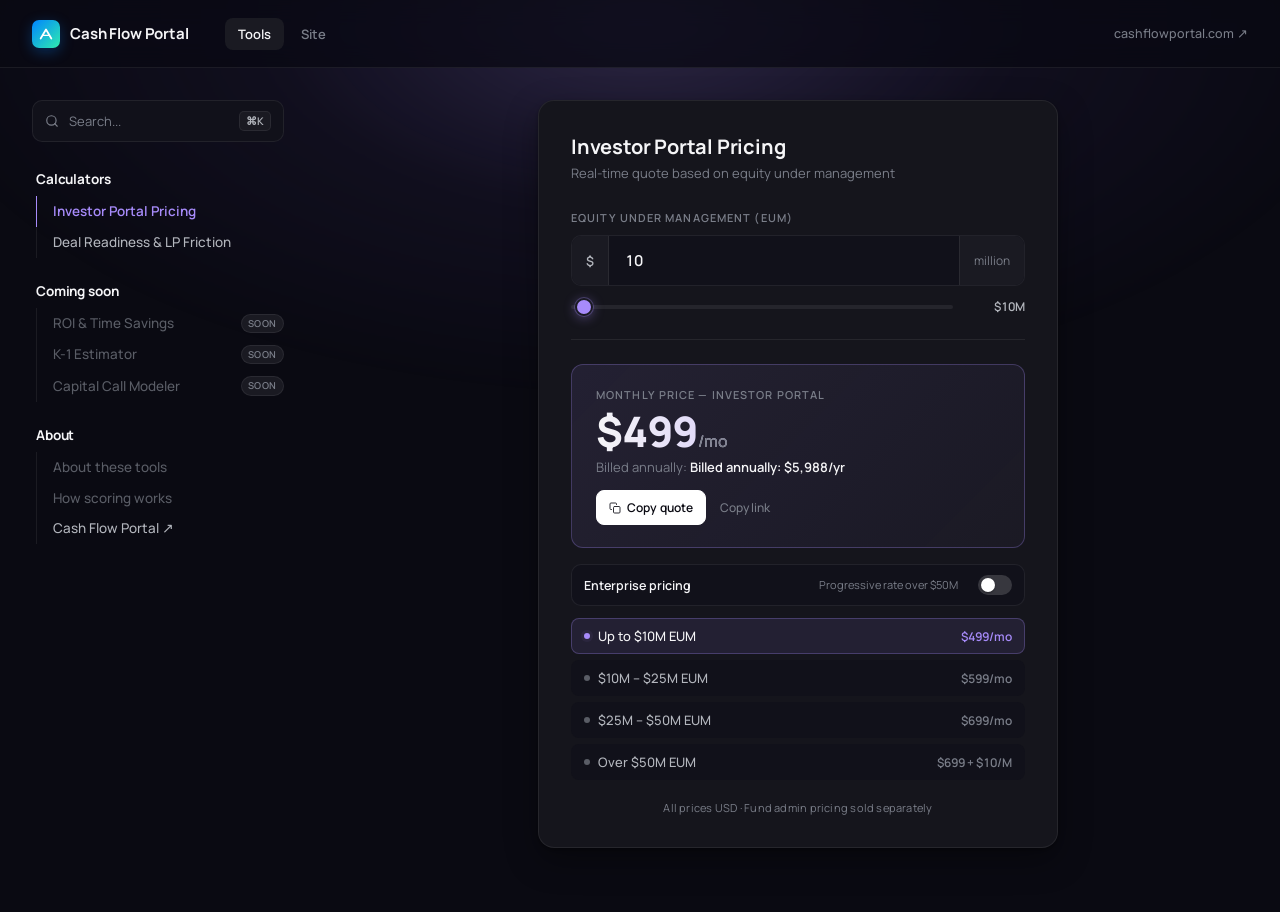
==== commit e227fab2: "Persist sidebar nav across all tool pages - Extract topbar + sticky sidebar into shared shell.css an" ====
--- a/pricing.html
+++ b/pricing.html
@@ -8,8 +8,8 @@
 <link rel="preconnect" href="https://fonts.googleapis.com">
 <link rel="preconnect" href="https://fonts.gstatic.com" crossorigin>
 <link href="https://fonts.googleapis.com/css2?family=Manrope:wght@300;400;500;600;700;800&display=swap" rel="stylesheet">
+<link rel="stylesheet" href="shell.css">
 <style>
-  *, *::before, *::after { box-sizing: border-box; margin: 0; padding: 0; }
 
   :root {
     /* Surfaces */
@@ -53,101 +53,12 @@
     --shadow-md:    0 2px 4px rgba(0,0,0,0.3), 0 12px 32px rgba(0,0,0,0.35);
   }
 
-  html, body { min-height: 100%; }
-
-  body {
-    background: var(--bg);
-    color: var(--text);
-    font-family: 'Manrope', -apple-system, BlinkMacSystemFont, 'Segoe UI', sans-serif;
-    font-feature-settings: 'ss01', 'cv11';
-    -webkit-font-smoothing: antialiased;
-    min-height: 100vh;
-    display: flex;
-    align-items: center;
-    justify-content: center;
-    padding: 40px 24px;
-    position: relative;
-    overflow-x: hidden;
-  }
-
-  /* Top-edge violet halo */
-  body::before {
-    content: '';
-    position: fixed;
-    top: -340px;
-    left: 50%;
-    transform: translateX(-50%);
-    width: 1200px;
-    height: 700px;
-    background: radial-gradient(ellipse at center, rgba(167,139,250,0.22) 0%, rgba(99,72,180,0.08) 35%, transparent 70%);
-    pointer-events: none;
-    z-index: 0;
-    filter: blur(8px);
-  }
+  body { font-feature-settings: 'ss01', 'cv11'; }
 
   .wrap {
-    position: relative;
-    z-index: 1;
     width: 100%;
     max-width: 520px;
-  }
-
-  /* ---------- Top nav (back-link) ---------- */
-  .topnav {
-    display: flex;
-    align-items: center;
-    margin-bottom: 20px;
-  }
-
-  .back-link {
-    display: inline-flex;
-    align-items: center;
-    gap: 6px;
-    font-size: 12.5px;
-    font-weight: 500;
-    color: var(--muted);
-    text-decoration: none;
-    padding: 6px 10px 6px 6px;
-    border-radius: 8px;
-    margin-left: -6px;
-    transition: color 0.15s, background 0.15s;
-  }
-
-  .back-link:hover {
-    color: var(--accent);
-    background: var(--accent-soft);
-  }
-
-  .back-link svg { transition: transform 0.15s; }
-  .back-link:hover svg { transform: translateX(-2px); }
-
-  /* ---------- Brand row ---------- */
-  .logo-row {
-    display: flex;
-    align-items: center;
-    gap: 10px;
-    margin-bottom: 32px;
-  }
-
-  .logo-mark {
-    width: 32px;
-    height: 32px;
-    background: var(--brand-grad);
-    border-radius: 8px;
-    display: flex;
-    align-items: center;
-    justify-content: center;
-    box-shadow: 0 4px 14px rgba(0,133,255,0.3);
-  }
-
-  .logo-mark svg { display: block; }
-
-  .logo-text {
-    font-family: 'Manrope', sans-serif;
-    font-weight: 700;
-    font-size: 15px;
-    letter-spacing: -0.01em;
-    color: var(--text);
+    margin: 0 auto;
   }
 
   .badge {
@@ -582,27 +493,13 @@
 </style>
 </head>
 <body>
+
+<header id="cfp-topbar" class="topbar"></header>
+
+<div class="shell">
+  <aside id="cfp-sidebar" class="sidebar" aria-label="Tools navigation"></aside>
+  <main class="content">
 <div class="wrap">
-
-  <nav class="topnav">
-    <a class="back-link" href="./" aria-label="Back to all CFP Tools">
-      <svg width="12" height="12" viewBox="0 0 24 24" fill="none" stroke="currentColor" stroke-width="2.5" stroke-linecap="round" stroke-linejoin="round" aria-hidden="true">
-        <polyline points="15 18 9 12 15 6"></polyline>
-      </svg>
-      All tools
-    </a>
-  </nav>
-
-  <div class="logo-row">
-    <div class="logo-mark">
-      <svg width="18" height="18" viewBox="0 0 18 18" fill="none">
-        <path d="M3 14L9 4L15 14" stroke="white" stroke-width="2" stroke-linecap="round" stroke-linejoin="round"/>
-        <path d="M5.5 10.5H12.5" stroke="white" stroke-width="1.5" stroke-linecap="round"/>
-      </svg>
-    </div>
-    <span class="logo-text">Cash Flow Portal</span>
-    <span class="badge">Pricing</span>
-  </div>
 
   <div class="card">
     <div class="card-title">Investor Portal Pricing</div>
@@ -686,6 +583,10 @@
   </div>
 </div>
 
+  </main>
+</div>
+
+<script src="shell.js"></script>
 <script>
   // Global functions - defined on window so inline handlers always find them
   // even when CRM injects HTML via innerHTML and strips addEventListener bindings
--- a/shell.css
+++ b/shell.css
@@ -0,0 +1,270 @@
+/* Cash Flow Portal Tools — shared shell styles
+ * Topbar + sticky sidebar + base layout. Used by every page.
+ * Pages keep their own :root tokens; this file references them via var(). */
+
+:root {
+  --topbar-h: 68px;
+  --sidebar-w: 260px;
+}
+
+*, *::before, *::after { box-sizing: border-box; margin: 0; padding: 0; }
+
+html, body { min-height: 100%; }
+
+body {
+  background: var(--bg);
+  color: var(--text);
+  font-family: 'Manrope', -apple-system, BlinkMacSystemFont, 'Segoe UI', sans-serif;
+  -webkit-font-smoothing: antialiased;
+  position: relative;
+  overflow-x: hidden;
+}
+
+/* Top-edge violet halo */
+body::before {
+  content: '';
+  position: fixed;
+  top: -360px;
+  left: 50%;
+  transform: translateX(-50%);
+  width: 1500px;
+  height: 760px;
+  background: radial-gradient(ellipse at center, rgba(167,139,250,0.22) 0%, rgba(99,72,180,0.08) 35%, transparent 70%);
+  pointer-events: none;
+  z-index: 0;
+  filter: blur(8px);
+}
+
+a { color: inherit; text-decoration: none; }
+
+/* ---------- Topbar ---------- */
+.topbar {
+  position: sticky;
+  top: 0;
+  z-index: 10;
+  height: var(--topbar-h);
+  background: rgba(10,10,18,0.78);
+  -webkit-backdrop-filter: saturate(140%) blur(12px);
+  backdrop-filter: saturate(140%) blur(12px);
+  border-bottom: 1px solid var(--border);
+}
+
+.topbar-inner {
+  max-width: 1280px;
+  height: 100%;
+  margin: 0 auto;
+  padding: 0 32px;
+  display: flex;
+  align-items: center;
+  gap: 18px;
+}
+
+.topbar-brand {
+  display: flex;
+  align-items: center;
+  gap: 10px;
+  font-weight: 700;
+  font-size: 15px;
+  letter-spacing: -0.01em;
+  color: var(--text);
+}
+
+.topbar .logo-mark {
+  width: 28px;
+  height: 28px;
+  background: var(--brand-grad);
+  border-radius: 7px;
+  display: flex;
+  align-items: center;
+  justify-content: center;
+  flex-shrink: 0;
+  box-shadow: 0 4px 14px rgba(0,133,255,0.3);
+}
+
+.topbar-tabs {
+  display: flex;
+  gap: 4px;
+  margin-left: 18px;
+}
+
+.tab {
+  font-size: 13px;
+  font-weight: 600;
+  color: var(--muted);
+  padding: 7px 13px;
+  border-radius: 8px;
+  transition: color 0.15s, background 0.15s;
+}
+
+.tab:hover { color: var(--text); }
+.tab.active { color: var(--text); background: var(--surface-2); }
+
+.topbar-aux {
+  margin-left: auto;
+  display: flex;
+  align-items: center;
+  gap: 14px;
+}
+
+.topbar-aux .ext-link {
+  font-size: 12.5px;
+  font-weight: 500;
+  color: var(--muted);
+  transition: color 0.15s;
+}
+
+.topbar-aux .ext-link:hover { color: var(--accent); }
+
+/* ---------- Shell layout ---------- */
+.shell {
+  position: relative;
+  z-index: 1;
+  max-width: 1280px;
+  margin: 0 auto;
+  padding: 32px 32px 64px;
+  display: grid;
+  grid-template-columns: var(--sidebar-w) 1fr;
+  gap: 56px;
+  align-items: start;
+}
+
+.content { min-width: 0; }
+
+/* ---------- Sidebar ---------- */
+.sidebar {
+  position: sticky;
+  top: calc(var(--topbar-h) + 32px);
+  align-self: start;
+  max-height: calc(100vh - var(--topbar-h) - 64px);
+  overflow-y: auto;
+  padding-right: 8px;
+  padding-bottom: 32px;
+}
+
+.sidebar::-webkit-scrollbar { width: 6px; }
+.sidebar::-webkit-scrollbar-track { background: transparent; }
+.sidebar::-webkit-scrollbar-thumb { background: var(--border); border-radius: 3px; }
+
+.search {
+  display: flex;
+  align-items: center;
+  gap: 10px;
+  width: 100%;
+  background: var(--surface);
+  border: 1px solid var(--border);
+  border-radius: 10px;
+  padding: 10px 12px;
+  margin-bottom: 28px;
+  cursor: pointer;
+  transition: border-color 0.15s;
+}
+
+.search:hover { border-color: var(--border-hover); }
+.search svg { color: var(--muted); flex-shrink: 0; }
+
+.search-text {
+  flex: 1;
+  font-size: 13px;
+  color: var(--muted);
+}
+
+.search-kbd {
+  display: inline-flex;
+  align-items: center;
+  font-family: 'Manrope', sans-serif;
+  font-size: 10.5px;
+  font-weight: 600;
+  color: var(--text-2);
+  background: var(--surface-2);
+  border: 1px solid var(--border);
+  border-radius: 5px;
+  padding: 2px 6px;
+}
+
+.nav-group { margin-bottom: 24px; }
+.nav-group:last-child { margin-bottom: 0; }
+
+.nav-group h4 {
+  font-size: 13.5px;
+  font-weight: 700;
+  color: var(--text);
+  letter-spacing: -0.01em;
+  margin-bottom: 8px;
+  padding: 0 4px;
+}
+
+.nav-list {
+  list-style: none;
+  margin: 0 0 0 4px;
+  padding: 0;
+  border-left: 1px solid var(--border);
+}
+
+.nav-list li { margin: 0; }
+
+.nav-link {
+  display: flex;
+  align-items: center;
+  justify-content: space-between;
+  gap: 8px;
+  padding: 6px 0 6px 16px;
+  font-size: 13.5px;
+  font-weight: 500;
+  color: var(--text-2);
+  margin-left: -1px;
+  border-left: 1px solid transparent;
+  line-height: 1.4;
+  transition: color 0.15s, border-color 0.15s;
+}
+
+.nav-link:hover { color: var(--text); }
+
+.nav-link.active {
+  color: var(--accent);
+  border-left-color: var(--accent);
+  font-weight: 600;
+}
+
+.nav-link.disabled {
+  color: var(--muted-soft);
+  cursor: default;
+  pointer-events: none;
+}
+
+.nav-link .nav-tag {
+  font-size: 9.5px;
+  font-weight: 600;
+  letter-spacing: 0.06em;
+  text-transform: uppercase;
+  color: var(--muted);
+  background: var(--surface-2);
+  border: 1px solid var(--border);
+  padding: 2px 6px;
+  border-radius: 20px;
+  flex-shrink: 0;
+}
+
+/* ---------- Responsive ---------- */
+@media (max-width: 960px) {
+  .shell {
+    grid-template-columns: 1fr;
+    gap: 32px;
+    padding: 24px 24px 48px;
+  }
+
+  .sidebar {
+    position: static;
+    max-height: none;
+    overflow-y: visible;
+    padding-bottom: 8px;
+    border-bottom: 1px solid var(--border);
+    margin-bottom: 8px;
+  }
+
+  .topbar-tabs { display: none; }
+  .topbar-inner { padding: 0 20px; gap: 12px; }
+}
+
+@media (max-width: 520px) {
+  .topbar-aux .ext-link { display: none; }
+}
